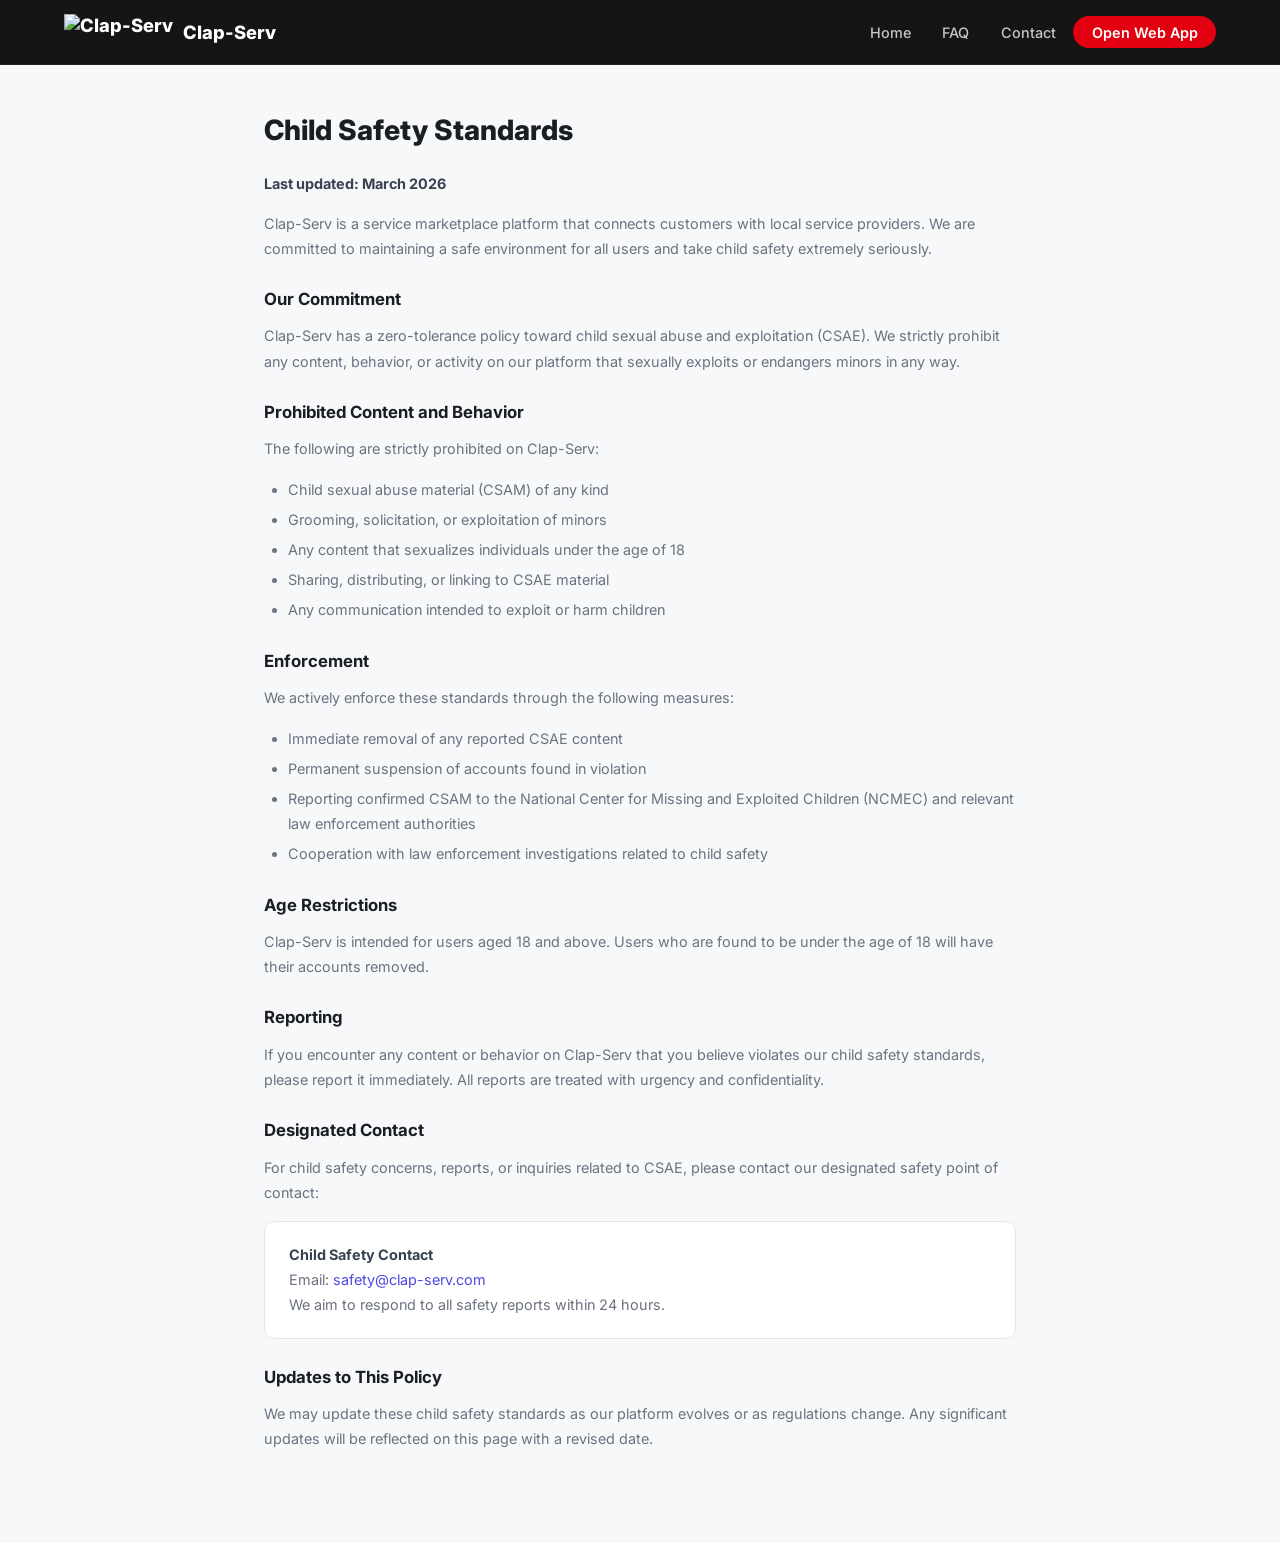
==== child-safety/index.html @ 5f85e6ce "add child safety standards page" ====
<!DOCTYPE html>
<html lang="en">

<head>
    <meta charset="UTF-8">
    <meta name="viewport" content="width=device-width, initial-scale=1.0">
    <title>Child Safety Standards - Clap-Serv</title>
    <link rel="stylesheet" href="../nav.css">
    <style>
        body { font-family: 'Inter', Arial, sans-serif; margin: 0; background: #F7F8FA; color: #1A1D23; }
        .page-content { max-width: 800px; margin: 0 auto; padding: 3rem 1.5rem 5rem; }
        h1 { font-size: 1.75rem; font-weight: 800; color: #1A1D23; margin: 0 0 1.5rem; }
        h2 { font-size: 1.05rem; font-weight: 700; color: #1A1D23; margin: 1.75rem 0 0.5rem; }
        p { font-size: 0.9rem; color: #6B7280; line-height: 1.75; margin-bottom: 0.75rem; }
        ul { list-style: disc; padding-left: 1.5rem; }
        li { font-size: 0.9rem; color: #6B7280; line-height: 1.75; margin-bottom: 0.3rem; }
        strong { color: #374151; }
        .contact-box { background: #fff; border: 1px solid #E5E7EB; border-radius: 10px; padding: 1.25rem 1.5rem; margin-top: 1rem; }
        .contact-box a { color: #4F46E5; text-decoration: none; }
    </style>
</head>

<body>
  <nav class="cs-navbar">
    <div class="cs-nav-container">
      <a href="../index.html" class="cs-nav-logo">
        <img src="../images/logo_svg.png" alt="Clap-Serv" height="36">
        Clap-Serv
      </a>
      <button class="cs-nav-toggle" id="navToggle" aria-label="Toggle menu">
        <span></span><span></span><span></span>
      </button>
      <div class="cs-nav-links" id="navLinks">
        <a href="../index.html">Home</a>
        <a href="../faq/index.html">FAQ</a>
        <a href="../contact.html">Contact</a>
        <a href="https://app.clap-serv.com" class="cs-btn-app" target="_blank">Open Web App</a>
      </div>
    </div>
  </nav>

  <div class="page-content">
    <h1>Child Safety Standards</h1>
    <p><strong>Last updated: March 2026</strong></p>

    <p>Clap-Serv is a service marketplace platform that connects customers with local service providers. We are committed to maintaining a safe environment for all users and take child safety extremely seriously.</p>

    <h2>Our Commitment</h2>
    <p>Clap-Serv has a zero-tolerance policy toward child sexual abuse and exploitation (CSAE). We strictly prohibit any content, behavior, or activity on our platform that sexually exploits or endangers minors in any way.</p>

    <h2>Prohibited Content and Behavior</h2>
    <p>The following are strictly prohibited on Clap-Serv:</p>
    <ul>
      <li>Child sexual abuse material (CSAM) of any kind</li>
      <li>Grooming, solicitation, or exploitation of minors</li>
      <li>Any content that sexualizes individuals under the age of 18</li>
      <li>Sharing, distributing, or linking to CSAE material</li>
      <li>Any communication intended to exploit or harm children</li>
    </ul>

    <h2>Enforcement</h2>
    <p>We actively enforce these standards through the following measures:</p>
    <ul>
      <li>Immediate removal of any reported CSAE content</li>
      <li>Permanent suspension of accounts found in violation</li>
      <li>Reporting confirmed CSAM to the National Center for Missing and Exploited Children (NCMEC) and relevant law enforcement authorities</li>
      <li>Cooperation with law enforcement investigations related to child safety</li>
    </ul>

    <h2>Age Restrictions</h2>
    <p>Clap-Serv is intended for users aged 18 and above. Users who are found to be under the age of 18 will have their accounts removed.</p>

    <h2>Reporting</h2>
    <p>If you encounter any content or behavior on Clap-Serv that you believe violates our child safety standards, please report it immediately. All reports are treated with urgency and confidentiality.</p>

    <h2>Designated Contact</h2>
    <p>For child safety concerns, reports, or inquiries related to CSAE, please contact our designated safety point of contact:</p>
    <div class="contact-box">
      <p style="margin:0;"><strong>Child Safety Contact</strong><br>
      Email: <a href="mailto:safety@clap-serv.com">safety@clap-serv.com</a><br>
      We aim to respond to all safety reports within 24 hours.</p>
    </div>

    <h2>Updates to This Policy</h2>
    <p>We may update these child safety standards as our platform evolves or as regulations change. Any significant updates will be reflected on this page with a revised date.</p>
  </div>

  <script src="../js/nav.js"></script>
</body>
</html>
---- nav.css ----
/* Clap-Serv — Shared Modern Navbar for sub-pages */
@import url('https://fonts.googleapis.com/css2?family=Inter:wght@400;500;600;700;800&display=swap');

*, *::before, *::after { box-sizing: border-box; }
body { font-family: 'Inter', -apple-system, sans-serif; margin: 0; }

.cs-navbar {
  position: sticky;
  top: 0;
  z-index: 1000;
  background: rgba(13,14,16,0.97);
  backdrop-filter: blur(16px);
  border-bottom: 1px solid rgba(255,255,255,0.07);
  padding: 0.875rem 0;
}
.cs-nav-container {
  max-width: 1200px;
  margin: 0 auto;
  padding: 0 1.5rem;
  display: flex;
  align-items: center;
  justify-content: space-between;
  gap: 1.5rem;
}
.cs-nav-logo {
  display: flex;
  align-items: center;
  gap: 0.6rem;
  color: #fff;
  font-weight: 800;
  font-size: 1.15rem;
  text-decoration: none;
  flex-shrink: 0;
}
.cs-nav-logo img { display: block; }
.cs-nav-links {
  display: flex;
  align-items: center;
  gap: 0.25rem;
  flex-wrap: wrap;
}
.cs-nav-links a {
  color: rgba(255,255,255,0.75);
  font-size: 0.9rem;
  font-weight: 500;
  padding: 0.45rem 0.85rem;
  border-radius: 8px;
  text-decoration: none;
  transition: color 0.2s, background 0.2s;
}
.cs-nav-links a:hover, .cs-nav-links a.active {
  color: #fff;
  background: rgba(255,255,255,0.1);
}
.cs-nav-links .cs-btn-app {
  background: #E20010;
  color: #fff !important;
  padding: 0.45rem 1.15rem;
  border-radius: 50px;
  font-weight: 600;
}
.cs-nav-links .cs-btn-app:hover { background: #b8000d; }

/* Page header for sub-pages */
.cs-page-header {
  background: #0D0E10;
  padding: 3.5rem 1.5rem 3rem;
  text-align: center;
  border-bottom: 1px solid rgba(255,255,255,0.06);
}
.cs-page-header h1 {
  font-size: clamp(1.75rem, 4vw, 2.75rem);
  font-weight: 800;
  color: #fff;
  margin: 0 0 0.5rem;
}
.cs-page-header p {
  color: rgba(255,255,255,0.55);
  font-size: 1rem;
  margin: 0;
}

/* Sub-page footer */
.cs-footer {
  background: #0D0E10;
  border-top: 1px solid rgba(255,255,255,0.07);
  padding: 2rem 1.5rem;
  text-align: center;
  color: rgba(255,255,255,0.35);
  font-size: 0.82rem;
  font-family: 'Inter', sans-serif;
}
.cs-footer a { color: rgba(255,255,255,0.5); text-decoration: none; }
.cs-footer a:hover { color: #fff; }

/* Mobile nav toggle */
.cs-nav-toggle {
  display: none;
  flex-direction: column;
  gap: 5px;
  background: none;
  border: none;
  cursor: pointer;
  padding: 4px;
}
.cs-nav-toggle span {
  display: block;
  width: 24px;
  height: 2px;
  background: #fff;
  border-radius: 2px;
  transition: transform 0.25s, opacity 0.25s;
}
.cs-nav-toggle.active span:nth-child(1) { transform: translateY(7px) rotate(45deg); }
.cs-nav-toggle.active span:nth-child(2) { opacity: 0; }
.cs-nav-toggle.active span:nth-child(3) { transform: translateY(-7px) rotate(-45deg); }

@media (max-width: 768px) {
  .cs-nav-toggle { display: flex; }
  .cs-nav-links {
    position: fixed;
    top: 0; right: -100%;
    width: min(300px, 80vw);
    height: 100vh;
    background: #0D0E10;
    flex-direction: column;
    align-items: stretch;
    padding: 5rem 1.25rem 2rem;
    gap: 0.25rem;
    transition: right 0.25s cubic-bezier(0.4,0,0.2,1);
    box-shadow: -8px 0 32px rgba(0,0,0,0.5);
  }
  .cs-nav-links.open { right: 0; }
  .cs-nav-links a { padding: 0.7rem 1rem; font-size: 0.95rem; border-radius: 8px; }
  .cs-nav-links .cs-btn-app { margin-top: 0.5rem; text-align: center; }
}
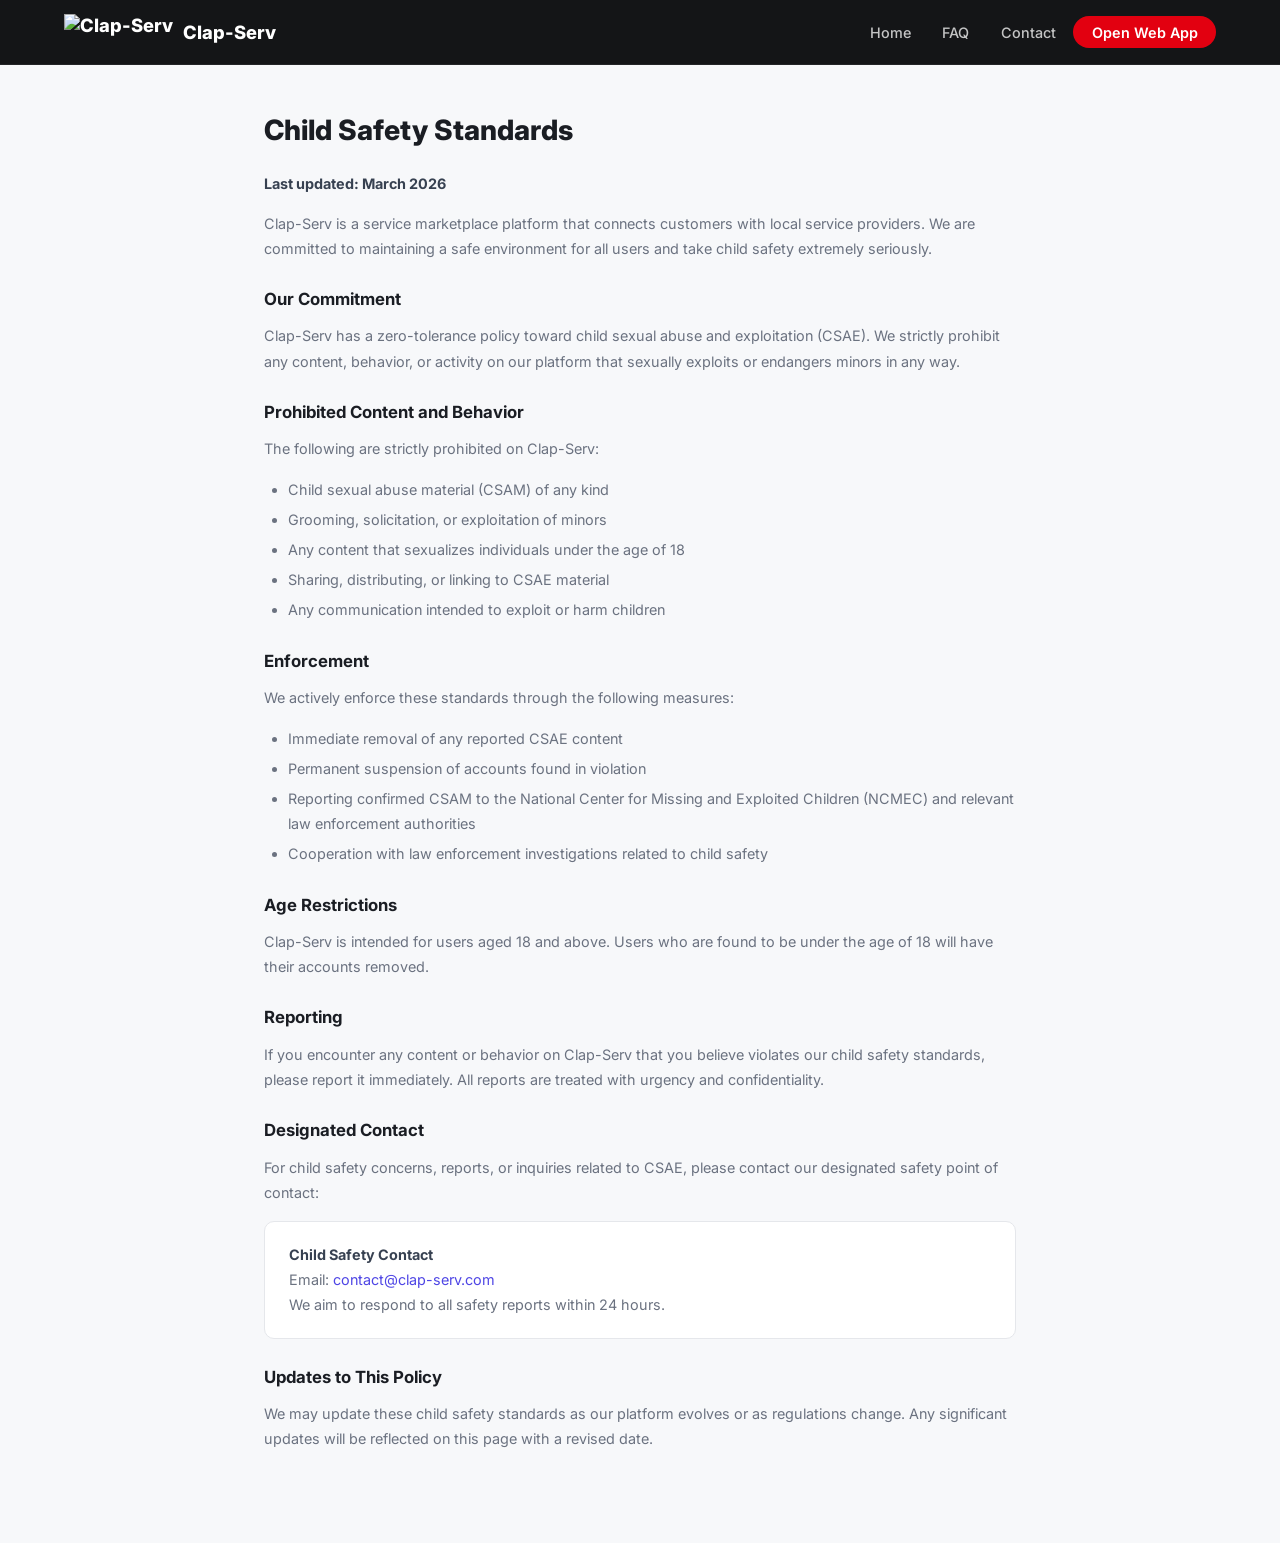
==== commit 67f996a5: "update child safety contact email" ====
--- a/child-safety/index.html
+++ b/child-safety/index.html
@@ -77,7 +77,7 @@
     <p>For child safety concerns, reports, or inquiries related to CSAE, please contact our designated safety point of contact:</p>
     <div class="contact-box">
       <p style="margin:0;"><strong>Child Safety Contact</strong><br>
-      Email: <a href="mailto:safety@clap-serv.com">safety@clap-serv.com</a><br>
+      Email: <a href="mailto:contact@clap-serv.com">contact@clap-serv.com</a><br>
       We aim to respond to all safety reports within 24 hours.</p>
     </div>
 
